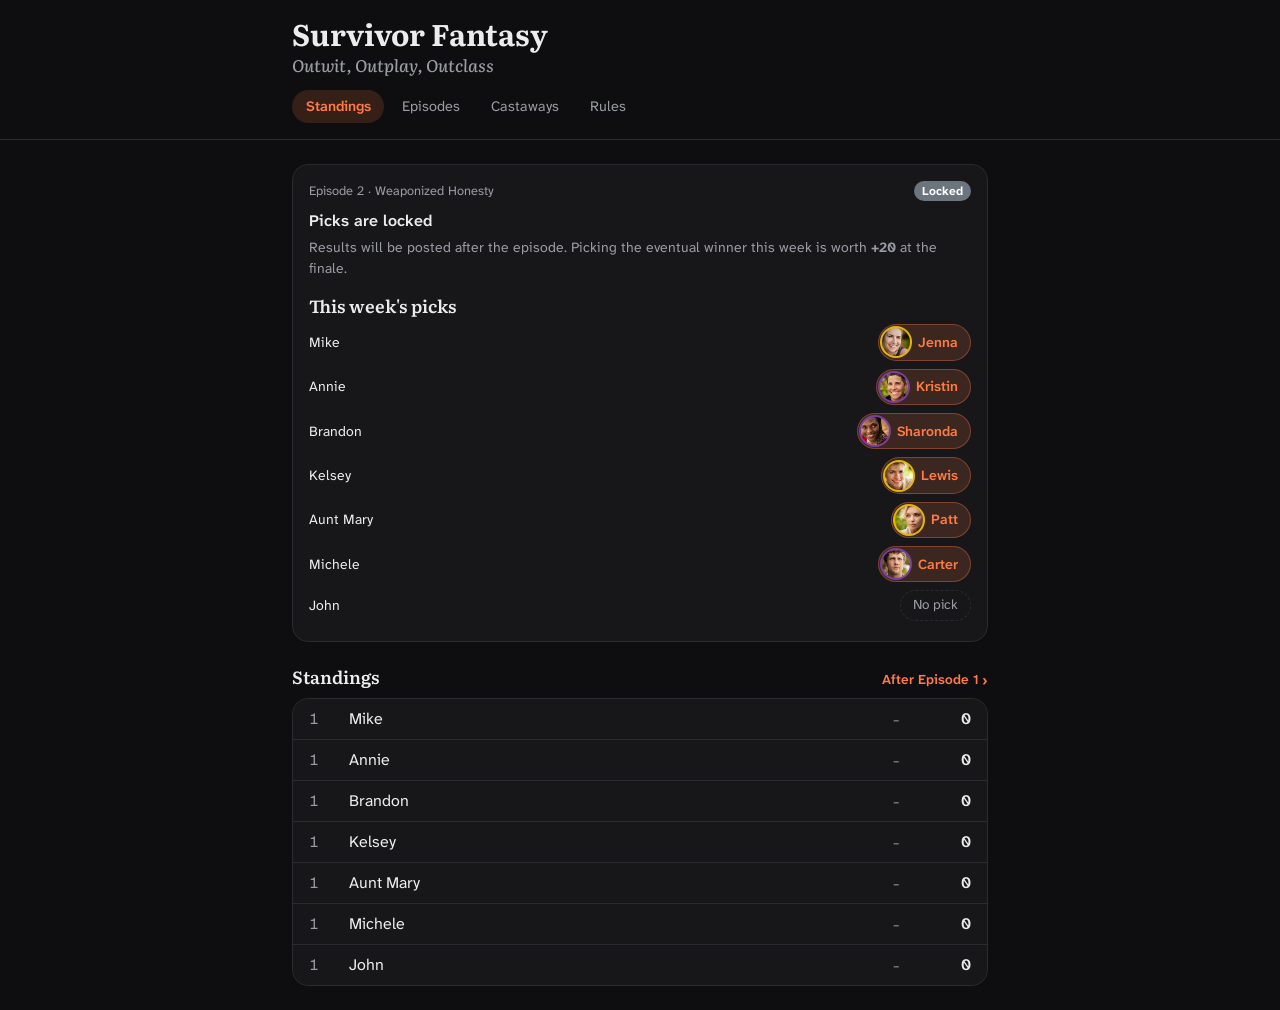
==== public/index.html @ 6972f28f "Replace Gemini scaffold with static V1 scoreboard Static site (HTML, Bootstrap 5, vanilla JS) for th" ====
<!doctype html>
<html lang="en" data-bs-theme="dark">
  <head>
    <meta charset="utf-8" />
    <meta name="viewport" content="width=device-width, initial-scale=1" />
    <title>Standings · Survivor Fantasy: Outwit, Outplay, Outclass</title>
    <link rel="preconnect" href="https://fonts.googleapis.com" />
    <link rel="preconnect" href="https://fonts.gstatic.com" crossorigin />
    <link href="https://fonts.googleapis.com/css2?family=Atkinson+Hyperlegible+Next:wght@400;500;600;700&family=Literata:opsz,wght@7..72,600;7..72,700&display=swap" rel="stylesheet" />
    <link href="https://cdn.jsdelivr.net/npm/bootstrap@5.3.3/dist/css/bootstrap.min.css" rel="stylesheet" />
    <link href="css/theme.css" rel="stylesheet" />
  </head>
  <body>
    <div id="nav"></div>
    <main id="app" class="container app-container py-4"></main>

    <script src="js/data.js"></script>
    <script src="js/scoring.js"></script>
    <script src="js/ui.js"></script>
    <script src="js/nav.js"></script>
    <script src="js/home.js"></script>
  </body>
</html>
---- public/css/theme.css ----
/*
 * Softens stock Bootstrap into a clean, friendly dark look.
 * Pages set data-bs-theme="dark"; the same selector here overrides Bootstrap's
 * dark palette because this file loads after Bootstrap.
 */
:root,
[data-bs-theme="dark"] {
  --heading-font: "Literata", Georgia, "Times New Roman", serif;
  --bs-body-font-family: "Atkinson Hyperlegible Next", system-ui, -apple-system, "Segoe UI", Roboto, sans-serif;
  --bs-body-bg: #0e0e10;
  --bs-body-color: #ececee;
  --bs-secondary-color: #9a9ca3;
  --bs-border-color: #2a2a2f;
  --bs-border-radius: 0.75rem;
  --bs-border-radius-lg: 1rem;
  --surface: #17171a;
  --surface-raised: #202024;
  --ink: #ececee;
  --muted: #9a9ca3;
  --positive: #3ecf8e;
  --positive-soft: rgba(62, 207, 142, 0.12);
  --negative: #ff6b5b;
  --negative-soft: rgba(255, 107, 91, 0.12);
  --primary: #ff7a45;
  --primary-soft: rgba(255, 122, 69, 0.16);
  --bs-primary: #ff7a45;
  --bs-primary-rgb: 255, 122, 69;
  --bs-link-color: #ff7a45;
  --bs-link-color-rgb: 255, 122, 69;
  --bs-link-hover-color: #ff9a70;
  --bs-link-hover-color-rgb: 255, 154, 112;
}

/* Serif for the app title and headings; body text stays in Atkinson. */
.site-brand,
.section-title,
h1,
.h5 {
  font-family: var(--heading-font);
}

.app-container {
  max-width: 720px;
}

/* Header and page nav */
.site-header {
  background: var(--bs-body-bg);
}
.site-brand {
  color: var(--ink);
  font-weight: 700;
  font-size: 1.85rem;
  line-height: 1.15;
  text-decoration: none;
}
.site-tagline {
  display: block;
  margin-top: 0.1rem;
  color: var(--muted);
  font-size: 1.05rem;
  font-style: italic;
  font-weight: 500;
}
.site-nav {
  gap: 0.25rem;
  flex-wrap: nowrap;
  overflow-x: auto;
}
.site-nav .nav-link {
  color: var(--muted);
  font-size: 0.9rem;
  padding: 0.35rem 0.85rem;
  border-radius: 999px;
  white-space: nowrap;
}
.site-nav .nav-link:hover {
  color: var(--ink);
}
.site-nav .nav-link.active {
  background: var(--primary-soft);
  color: var(--primary);
  font-weight: 600;
}

/* Surfaces */
.card {
  --bs-card-bg: var(--surface);
  border-color: var(--bs-border-color);
  border-radius: 1rem;
}
.list-group {
  --bs-list-group-bg: var(--surface);
  --bs-list-group-border-color: var(--bs-border-color);
}
.table {
  --bs-table-bg: transparent;
}
/* Tables inside rounded cards: keep text clear of the curved corners. */
.card .table > :not(caption) > * > * {
  padding: 0.65rem 1rem;
}
.section-title {
  font-size: 1.1rem;
  font-weight: 600;
  margin: 0;
}
.eyebrow {
  color: var(--muted);
  font-size: 0.8rem;
}

/* Castaway visuals */
.avatar {
  display: inline-grid;
  place-items: center;
  flex-shrink: 0;
  border-radius: 50%;
  font-weight: 600;
}
.avatar-photo {
  object-fit: cover;
  object-position: center;
  background: var(--surface-raised);
}
.tribe-badge {
  display: inline-flex;
  align-items: center;
  gap: 0.35rem;
  padding: 0.1rem 0.55rem;
  border-radius: 999px;
  font-size: 0.75rem;
  font-weight: 600;
  color: var(--ink);
}
.tribe-dot {
  width: 0.5rem;
  height: 0.5rem;
  border-radius: 50%;
}
.is-out {
  opacity: 0.55;
}

/* Numbers */
.tabular {
  font-variant-numeric: tabular-nums;
}
.pts-pos {
  color: var(--positive);
}
.pts-neg {
  color: var(--negative);
}
.pts-zero {
  color: var(--muted);
}

/* Standings: leader tinted green, anyone who dropped tinted red */
.standings-row.is-leader {
  background-color: var(--positive-soft);
}
.standings-row.is-leader .standings-rank {
  color: var(--positive);
  font-weight: 700;
}
.standings-row.is-dropping {
  background-color: var(--negative-soft);
}
.standings-rank {
  width: 1.5rem;
  color: var(--muted);
}

/* Itemized breakdowns */
.breakdown {
  font-size: 0.85rem;
  color: var(--bs-body-color);
}
.multiplier {
  color: var(--muted);
}
.breakdown li {
  display: flex;
  justify-content: space-between;
  gap: 1rem;
  padding: 0.2rem 0;
}

/* Pick chip: the one highlight color for what a player picked */
.pick-chip {
  display: inline-flex;
  align-items: center;
  gap: 0.5rem;
  padding: 0.2rem 0.75rem 0.2rem 0.2rem;
  border: 1px solid rgba(255, 122, 69, 0.35);
  border-radius: 999px;
  background: var(--primary-soft);
}
.pick-chip-name {
  color: var(--primary);
  font-weight: 600;
}
.pick-chip-note {
  color: var(--muted);
  font-size: 0.75rem;
}
.pick-chip.is-empty {
  padding: 0.25rem 0.75rem;
  border-style: dashed;
  border-color: var(--bs-border-color);
  background: transparent;
  color: var(--muted);
  font-size: 0.85rem;
}

/* Episode links: one look everywhere */
.ep-link {
  display: inline-flex;
  align-items: center;
  gap: 0.2rem;
  color: var(--primary);
  font-size: 0.85rem;
  font-weight: 600;
  text-decoration: none;
}
.ep-link:hover {
  color: var(--bs-link-hover-color);
}
.ep-link-arrow {
  font-size: 1.1em;
  line-height: 1;
  transition: transform 0.15s ease;
}
.ep-link:hover .ep-link-arrow {
  transform: translateX(2px);
}

/* Episode picker: outlined pills, the current one filled in orange */
.ep-pills {
  display: flex;
  gap: 0.5rem;
  overflow-x: auto;
}
.ep-pill {
  display: flex;
  flex-direction: column;
  flex-shrink: 0;
  max-width: 11rem;
  padding: 0.45rem 0.9rem;
  border: 1px solid var(--bs-border-color);
  border-radius: 0.75rem;
  background: var(--surface);
  color: var(--ink);
  font-size: 0.9rem;
  font-weight: 600;
  text-decoration: none;
}
.ep-pill:hover {
  border-color: var(--primary);
  color: var(--primary);
}
.ep-pill-title {
  overflow: hidden;
  color: var(--muted);
  font-size: 0.75rem;
  font-weight: 400;
  text-overflow: ellipsis;
  white-space: nowrap;
}
.ep-pill:hover .ep-pill-title,
.ep-pill.active .ep-pill-title {
  color: inherit;
  opacity: 0.85;
}
.ep-pill.active {
  border-color: var(--primary);
  background: var(--primary-soft);
  color: var(--primary);
}

.min-w-0 {
  min-width: 0;
}

/* Expandable rows (<details>): a chevron that turns when open */
.expandable > summary {
  cursor: pointer;
  list-style: none;
}
.expandable > summary::-webkit-details-marker {
  display: none;
}
.chevron {
  display: inline-block;
  width: 1rem;
  text-align: center;
  color: var(--muted);
  font-size: 1.1rem;
  line-height: 1;
  transition: transform 0.15s ease;
}
.expandable[open] > summary .chevron {
  transform: rotate(90deg);
}

/* Episode dashboard */
.dash-section {
  border-top: 1px solid var(--bs-border-color);
  margin-top: 1rem;
  padding-top: 1rem;
}
.dash-name {
  font-family: var(--heading-font);
  font-size: 1.15rem;
  font-weight: 600;
}
.is-out-photo .avatar {
  filter: grayscale(0.85);
}
.avatar-stack {
  display: inline-flex;
  flex-wrap: wrap;
  padding-left: 8px;
}
.avatar-stack .avatar {
  margin-left: -8px;
  border: 2px solid var(--surface);
}
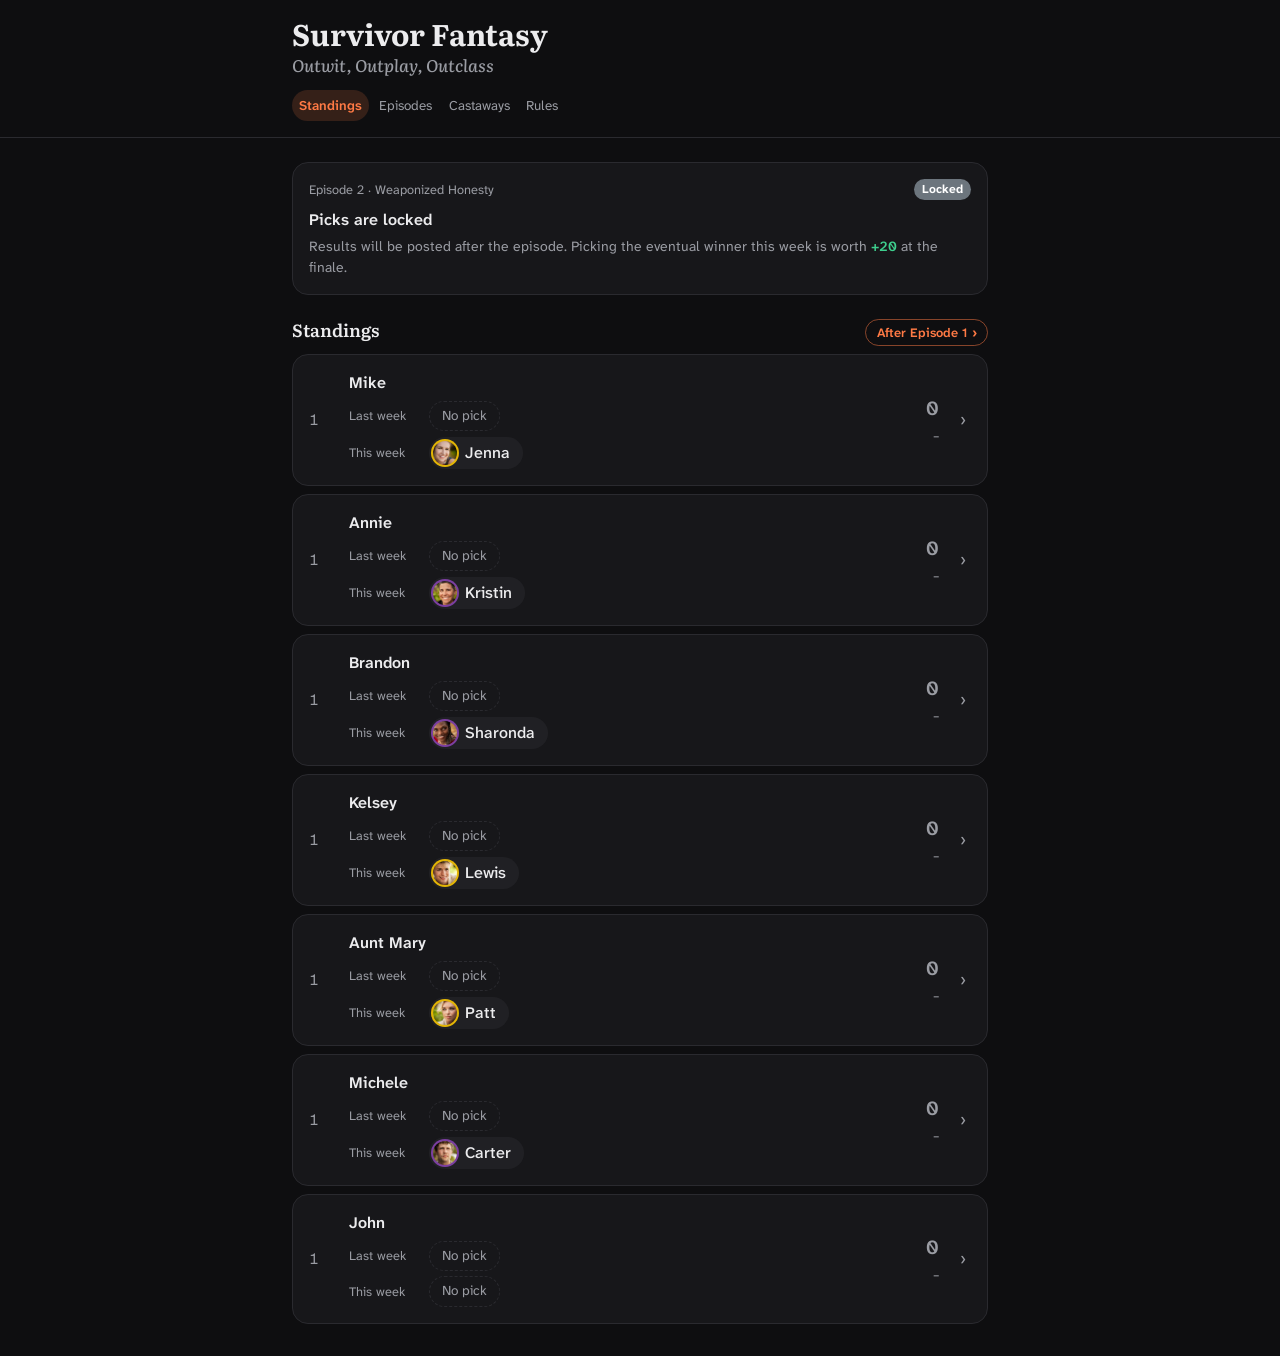
==== commit c9f5d068: "Add torch favicon and home-screen icon - favicon.svg: orange torch on the dark background - apple-to" ====
--- a/public/index.html
+++ b/public/index.html
@@ -4,6 +4,9 @@
     <meta charset="utf-8" />
     <meta name="viewport" content="width=device-width, initial-scale=1" />
     <title>Standings · Survivor Fantasy: Outwit, Outplay, Outclass</title>
+    <link rel="icon" href="favicon.svg" type="image/svg+xml" />
+    <link rel="apple-touch-icon" href="apple-touch-icon.png" />
+    <meta name="theme-color" content="#0e0e10" />
     <link rel="preconnect" href="https://fonts.googleapis.com" />
     <link rel="preconnect" href="https://fonts.gstatic.com" crossorigin />
     <link href="https://fonts.googleapis.com/css2?family=Atkinson+Hyperlegible+Next:wght@400;500;600;700&family=Literata:opsz,wght@7..72,600;7..72,700&display=swap" rel="stylesheet" />
--- a/public/css/theme.css
+++ b/public/css/theme.css
@@ -62,15 +62,15 @@
   font-style: italic;
   font-weight: 500;
 }
+/* All pages must fit at phone width; wrap rather than hide one off-screen. */
 .site-nav {
-  gap: 0.25rem;
-  flex-wrap: nowrap;
-  overflow-x: auto;
+  gap: 0.15rem;
+  flex-wrap: wrap;
 }
 .site-nav .nav-link {
   color: var(--muted);
-  font-size: 0.9rem;
-  padding: 0.35rem 0.85rem;
+  font-size: 0.84rem;
+  padding: 0.35rem 0.45rem;
   border-radius: 999px;
   white-space: nowrap;
 }
@@ -84,6 +84,17 @@
 }
 
 /* Surfaces */
+.card.featured-card {
+  --bs-card-bg: var(--primary-soft);
+  border-color: rgba(255, 122, 69, 0.45);
+}
+.featured-label {
+  color: var(--primary);
+  font-size: 0.8rem;
+  font-weight: 700;
+  letter-spacing: 0.04em;
+  text-transform: uppercase;
+}
 .card {
   --bs-card-bg: var(--surface);
   border-color: var(--bs-border-color);
@@ -172,6 +183,44 @@
   color: var(--muted);
 }
 
+/* Player cards (home standings) */
+.pick-line {
+  display: grid;
+  grid-template-columns: 4.5rem auto auto;
+  justify-content: start;
+  align-items: center;
+  gap: 0.5rem;
+  margin-top: 0.35rem;
+}
+.player-stats {
+  display: grid;
+  grid-template-columns: repeat(auto-fit, minmax(7rem, 1fr));
+  gap: 0.5rem;
+}
+.player-stat {
+  padding: 0.6rem 0.75rem;
+  border-radius: 0.75rem;
+  background: var(--surface-raised);
+}
+.history-row {
+  padding: 0.4rem 0;
+  border-top: 1px solid var(--bs-border-color);
+}
+.history-row:first-child {
+  border-top: 0;
+}
+.history-ep {
+  width: 3rem;
+  flex-shrink: 0;
+}
+.history-breakdown {
+  padding-left: 4rem;
+}
+.chevron-spacer {
+  width: 1rem;
+  flex-shrink: 0;
+}
+
 /* Itemized breakdowns */
 .breakdown {
   font-size: 0.85rem;
@@ -187,9 +236,53 @@
   padding: 0.2rem 0;
 }
 
+/* Segmented switch (e.g. Players | Castaways) */
+.segmented {
+  display: inline-flex;
+  padding: 0.2rem;
+  border: 1px solid var(--bs-border-color);
+  border-radius: 999px;
+  background: var(--surface);
+}
+.segmented-option {
+  padding: 0.3rem 0.85rem;
+  border: 0;
+  border-radius: 999px;
+  background: transparent;
+  color: var(--muted);
+  font-size: 0.85rem;
+  font-weight: 600;
+}
+.segmented-option.active {
+  background: var(--primary-soft);
+  color: var(--primary);
+}
+
+/* Previous / next episode buttons */
+.ep-step {
+  display: inline-grid;
+  place-items: center;
+  width: 2.25rem;
+  height: 2.25rem;
+  border: 1px solid var(--bs-border-color);
+  border-radius: 50%;
+  color: var(--ink);
+  font-size: 1.3rem;
+  line-height: 1;
+  text-decoration: none;
+}
+a.ep-step:hover {
+  border-color: var(--primary);
+  color: var(--primary);
+}
+.ep-step.is-disabled {
+  opacity: 0.3;
+}
+
 /* Pick chip: the one highlight color for what a player picked */
 .pick-chip {
   display: inline-flex;
+  white-space: nowrap;
   align-items: center;
   gap: 0.5rem;
   padding: 0.2rem 0.75rem 0.2rem 0.2rem;
@@ -201,9 +294,13 @@
   color: var(--primary);
   font-weight: 600;
 }
-.pick-chip-note {
-  color: var(--muted);
-  font-size: 0.75rem;
+.pick-chip.is-quiet {
+  border-color: transparent;
+  background: var(--surface-raised);
+}
+.pick-chip.is-quiet .pick-chip-name {
+  color: var(--ink);
+  font-weight: 500;
 }
 .pick-chip.is-empty {
   padding: 0.25rem 0.75rem;
@@ -214,18 +311,27 @@
   font-size: 0.85rem;
 }
 
-/* Episode links: one look everywhere */
+/* Episode links: small outlined buttons, one look everywhere */
 .ep-link {
   display: inline-flex;
   align-items: center;
-  gap: 0.2rem;
-  color: var(--primary);
-  font-size: 0.85rem;
+  gap: 0.25rem;
+  padding: 0.2rem 0.65rem;
+  border: 1px solid rgba(255, 122, 69, 0.5);
+  border-radius: 999px;
+  color: var(--primary);
+  font-size: 0.8rem;
   font-weight: 600;
   text-decoration: none;
-}
+  white-space: nowrap;
+  transition: background-color 0.15s ease, border-color 0.15s ease, transform 0.15s ease;
+}
+/* On hover the button fills in and grows slightly; the arrow nudges forward. */
 .ep-link:hover {
-  color: var(--bs-link-hover-color);
+  border-color: var(--primary);
+  background: var(--primary-soft);
+  color: var(--primary);
+  transform: scale(1.05);
 }
 .ep-link-arrow {
   font-size: 1.1em;
@@ -236,47 +342,72 @@
   transform: translateX(2px);
 }
 
-/* Episode picker: outlined pills, the current one filled in orange */
-.ep-pills {
+/* Episode switcher: ‹ name › with a dropdown list of every episode */
+.ep-switcher {
+  position: relative;
+  z-index: 2;
+}
+.ep-menu > summary {
+  cursor: pointer;
+  list-style: none;
+}
+.ep-menu > summary::-webkit-details-marker {
+  display: none;
+}
+.ep-switcher-title {
+  margin: 0.15rem 0 0;
+  color: var(--primary);
+  font-size: 1.2rem;
+  font-weight: 600;
+}
+.ep-menu-caret {
+  color: var(--primary);
+  font-size: 0.8em;
+}
+.ep-menu-list {
+  position: absolute;
+  top: calc(100% + 0.35rem);
+  left: 0;
+  right: 0;
+  max-height: 60vh;
+  margin: 0;
+  padding: 0.35rem;
+  overflow-y: auto;
+  border: 1px solid var(--bs-border-color);
+  border-radius: 1rem;
+  background: var(--surface-raised);
+  box-shadow: 0 12px 32px rgba(0, 0, 0, 0.5);
+}
+.ep-menu-option {
   display: flex;
-  gap: 0.5rem;
-  overflow-x: auto;
-}
-.ep-pill {
-  display: flex;
-  flex-direction: column;
+  gap: 0.75rem;
+  padding: 0.55rem 0.75rem;
+  border-radius: 0.6rem;
+  color: var(--ink);
+  text-decoration: none;
+}
+.ep-menu-option:hover {
+  background: var(--surface);
+}
+.ep-menu-option.active {
+  background: var(--primary-soft);
+  color: var(--primary);
+}
+.ep-menu-number {
+  width: 2.5rem;
   flex-shrink: 0;
-  max-width: 11rem;
-  padding: 0.45rem 0.9rem;
-  border: 1px solid var(--bs-border-color);
-  border-radius: 0.75rem;
-  background: var(--surface);
-  color: var(--ink);
-  font-size: 0.9rem;
-  font-weight: 600;
-  text-decoration: none;
-}
-.ep-pill:hover {
-  border-color: var(--primary);
-  color: var(--primary);
-}
-.ep-pill-title {
-  overflow: hidden;
-  color: var(--muted);
-  font-size: 0.75rem;
-  font-weight: 400;
-  text-overflow: ellipsis;
-  white-space: nowrap;
-}
-.ep-pill:hover .ep-pill-title,
-.ep-pill.active .ep-pill-title {
+  color: var(--muted);
+  font-weight: 600;
+}
+.ep-menu-option.active .ep-menu-number {
   color: inherit;
-  opacity: 0.85;
-}
-.ep-pill.active {
-  border-color: var(--primary);
-  background: var(--primary-soft);
-  color: var(--primary);
+}
+
+/* The dashboard's first section needs no divider above it. */
+.episode-dashboard .dash-section:first-child {
+  margin-top: 0;
+  padding-top: 0;
+  border-top: 0;
 }
 
 .min-w-0 {
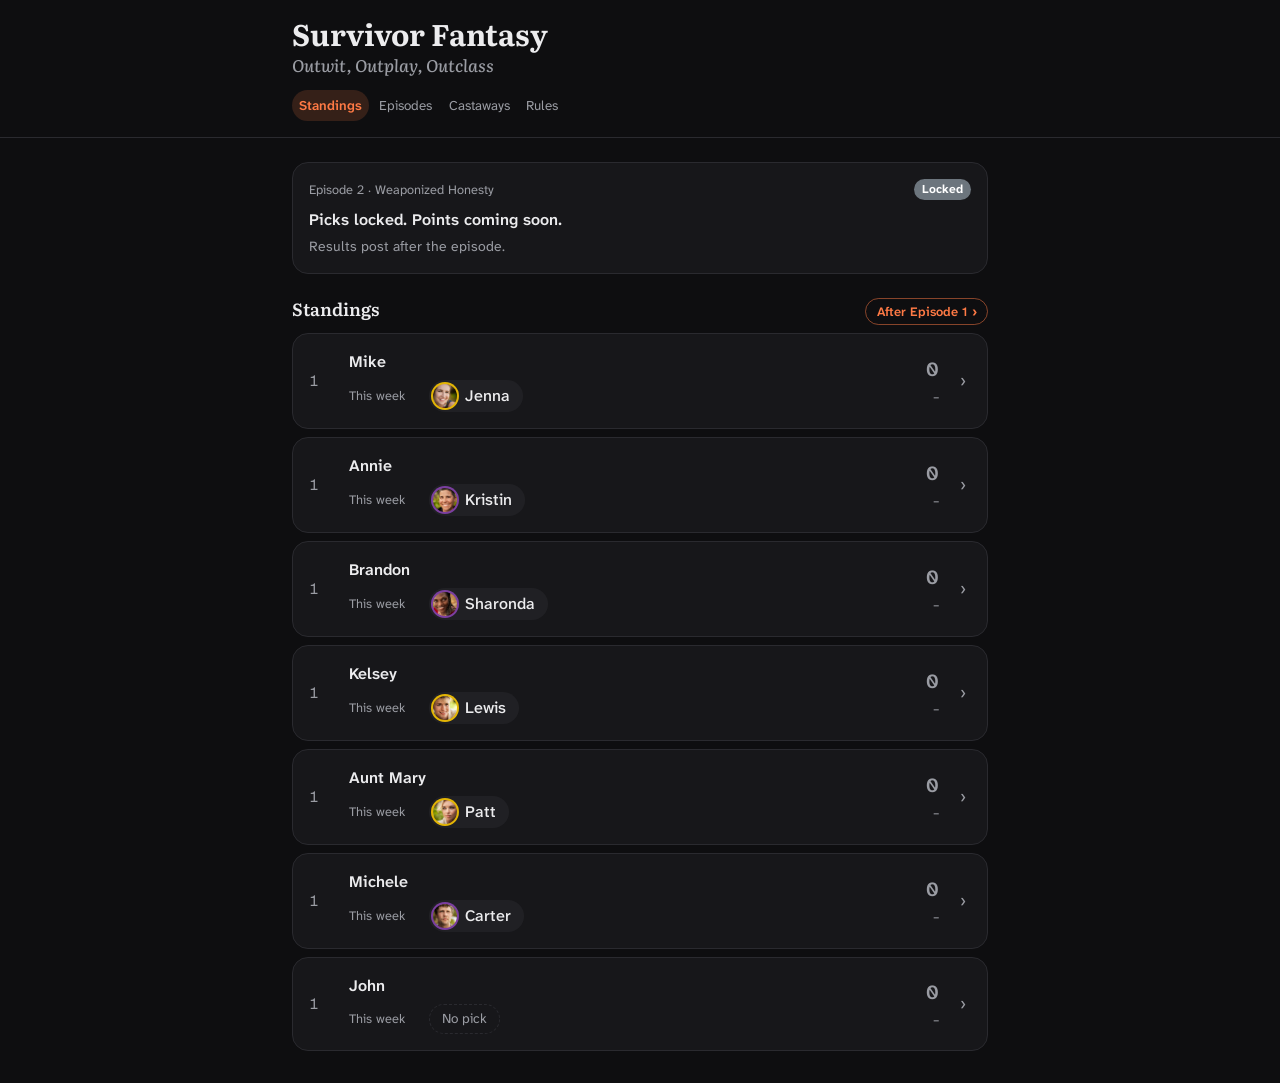
==== commit 2342b492: "Harden data checks, fix lock-state card, and polish accessibility From a full review of the scoreboa" ====
--- a/public/index.html
+++ b/public/index.html
@@ -10,7 +10,7 @@
     <link rel="preconnect" href="https://fonts.googleapis.com" />
     <link rel="preconnect" href="https://fonts.gstatic.com" crossorigin />
     <link href="https://fonts.googleapis.com/css2?family=Atkinson+Hyperlegible+Next:wght@400;500;600;700&family=Literata:opsz,wght@7..72,600;7..72,700&display=swap" rel="stylesheet" />
-    <link href="https://cdn.jsdelivr.net/npm/bootstrap@5.3.3/dist/css/bootstrap.min.css" rel="stylesheet" />
+    <link href="https://cdn.jsdelivr.net/npm/bootstrap@5.3.3/dist/css/bootstrap.min.css" rel="stylesheet" integrity="sha384-QWTKZyjpPEjISv5WaRU9OFeRpok6YctnYmDr5pNlyT2bRjXh0JMhjY6hW+ALEwIH" crossorigin="anonymous" />
     <link href="css/theme.css" rel="stylesheet" />
   </head>
   <body>
--- a/public/css/theme.css
+++ b/public/css/theme.css
@@ -149,8 +149,9 @@
   height: 0.5rem;
   border-radius: 50%;
 }
-.is-out {
-  opacity: 0.55;
+/* Out of the game: grey the face, not the text, so labels keep full contrast. */
+.is-out .avatar {
+  filter: grayscale(0.85);
 }
 
 /* Numbers */
@@ -446,9 +447,6 @@
   font-size: 1.15rem;
   font-weight: 600;
 }
-.is-out-photo .avatar {
-  filter: grayscale(0.85);
-}
 .avatar-stack {
   display: inline-flex;
   flex-wrap: wrap;
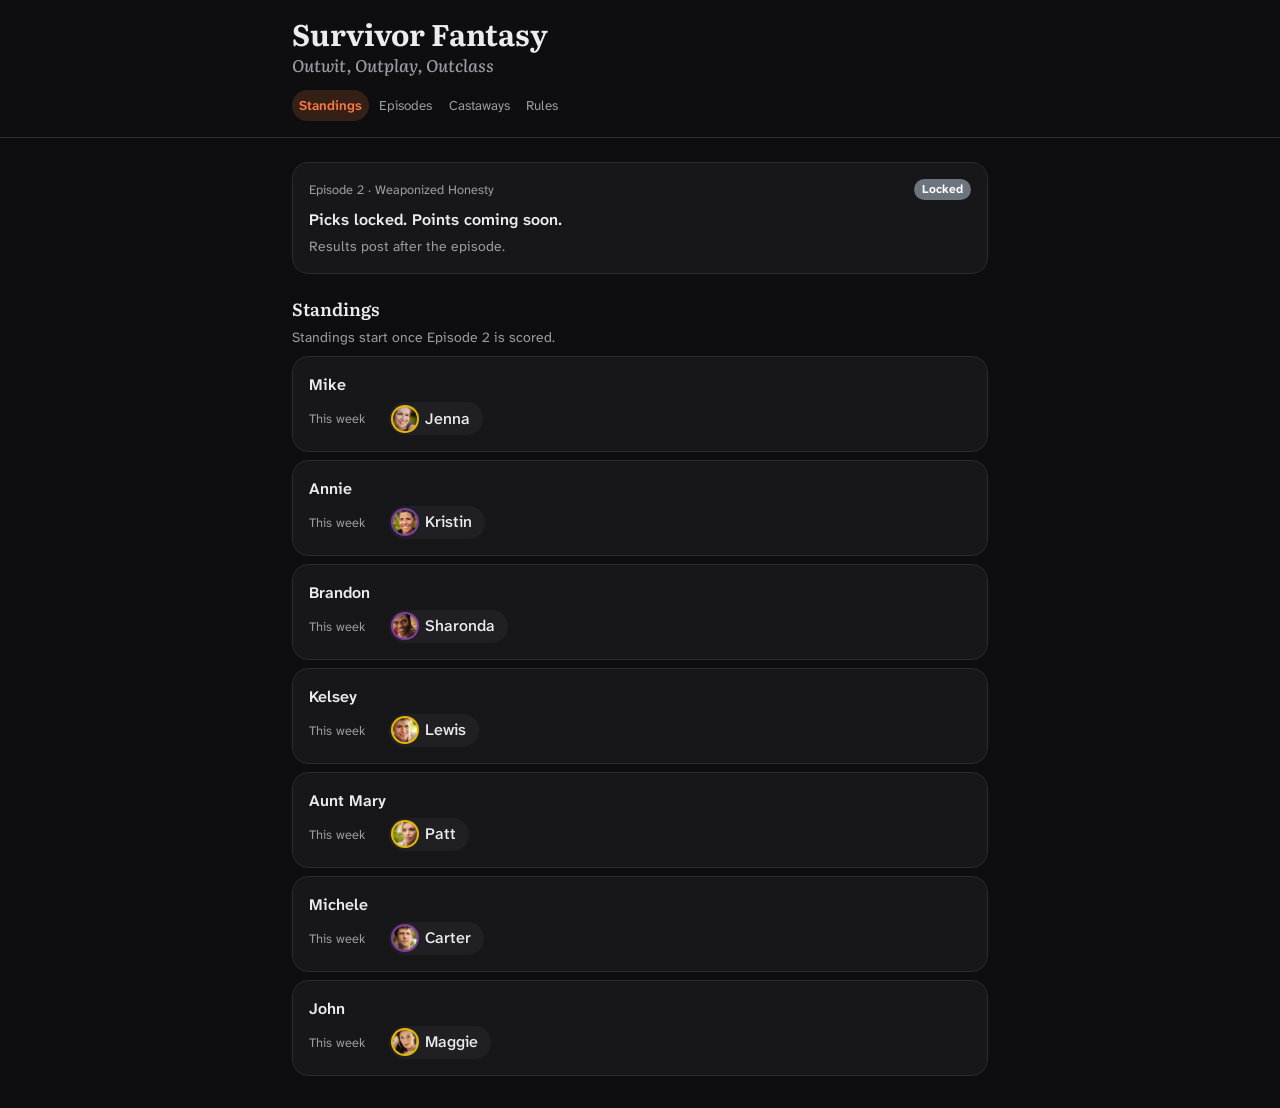
==== commit caeb2925: "Show castaway scores alone for unpicked episodes; italicize all points - An episode nobody picked (e" ====
--- a/public/index.html
+++ b/public/index.html
@@ -9,7 +9,7 @@
     <meta name="theme-color" content="#0e0e10" />
     <link rel="preconnect" href="https://fonts.googleapis.com" />
     <link rel="preconnect" href="https://fonts.gstatic.com" crossorigin />
-    <link href="https://fonts.googleapis.com/css2?family=Atkinson+Hyperlegible+Next:wght@400;500;600;700&family=Literata:opsz,wght@7..72,600;7..72,700&display=swap" rel="stylesheet" />
+    <link href="https://fonts.googleapis.com/css2?family=Atkinson+Hyperlegible+Next:ital,wght@0,400;0,500;0,600;0,700;1,400;1,500;1,600;1,700&family=Literata:opsz,wght@7..72,600;7..72,700&display=swap" rel="stylesheet" />
     <link href="https://cdn.jsdelivr.net/npm/bootstrap@5.3.3/dist/css/bootstrap.min.css" rel="stylesheet" integrity="sha384-QWTKZyjpPEjISv5WaRU9OFeRpok6YctnYmDr5pNlyT2bRjXh0JMhjY6hW+ALEwIH" crossorigin="anonymous" />
     <link href="css/theme.css" rel="stylesheet" />
   </head>
--- a/public/css/theme.css
+++ b/public/css/theme.css
@@ -20,7 +20,6 @@
   --positive: #3ecf8e;
   --positive-soft: rgba(62, 207, 142, 0.12);
   --negative: #ff6b5b;
-  --negative-soft: rgba(255, 107, 91, 0.12);
   --primary: #ff7a45;
   --primary-soft: rgba(255, 122, 69, 0.16);
   --bs-primary: #ff7a45;
@@ -154,7 +153,10 @@
   filter: grayscale(0.85);
 }
 
-/* Numbers */
+/* Numbers: every point value is italic (real italics, loaded with the font). */
+.pts {
+  font-style: italic;
+}
 .tabular {
   font-variant-numeric: tabular-nums;
 }
@@ -168,7 +170,7 @@
   color: var(--muted);
 }
 
-/* Standings: leader tinted green, anyone who dropped tinted red */
+/* Standings: only the leader is tinted; movement arrows carry the rest. */
 .standings-row.is-leader {
   background-color: var(--positive-soft);
 }
@@ -176,18 +178,25 @@
   color: var(--positive);
   font-weight: 700;
 }
-.standings-row.is-dropping {
-  background-color: var(--negative-soft);
-}
 .standings-rank {
-  width: 1.5rem;
-  color: var(--muted);
-}
-
-/* Player cards (home standings) */
+  width: 2rem; /* fits "T10" */
+  flex-shrink: 0;
+  color: var(--muted);
+}
+
+/* Player cards (home standings): rank | name | total | chevron, picks underneath */
+.standings-summary {
+  display: grid;
+  grid-template-columns: 2rem minmax(0, 1fr) auto 1rem;
+  align-items: center;
+  column-gap: 0.75rem;
+}
+.standings-picks {
+  grid-column: 2 / 4;
+}
 .pick-line {
   display: grid;
-  grid-template-columns: 4.5rem auto auto;
+  grid-template-columns: 4.5rem auto;
   justify-content: start;
   align-items: center;
   gap: 0.5rem;
@@ -293,6 +302,13 @@
 }
 .pick-chip-name {
   color: var(--primary);
+  font-weight: 600;
+}
+/* Points a pick scored, set off from the name by a hairline. */
+.pick-chip-points {
+  padding-left: 0.5rem;
+  border-left: 1px solid var(--bs-border-color);
+  font-size: 0.85em;
   font-weight: 600;
 }
 .pick-chip.is-quiet {
@@ -447,12 +463,30 @@
   font-size: 1.15rem;
   font-weight: 600;
 }
-.avatar-stack {
-  display: inline-flex;
-  flex-wrap: wrap;
-  padding-left: 8px;
-}
-.avatar-stack .avatar {
-  margin-left: -8px;
+/* Dashboard rows: points centered on the first line (one face tall) even when names wrap. */
+.dash-row {
+  display: flex;
+  align-items: flex-start;
+  justify-content: space-between;
+  gap: 1rem;
+}
+.dash-row-end {
+  display: flex;
+  flex-shrink: 0;
+  align-items: center;
+  min-height: var(--face-size);
+}
+/* Lists of group rows (tribe wins, swaps) need more air than single-line rows. */
+.group-list {
+  display: grid;
+  gap: 0.75rem;
+}
+/* Overlapping faces: episodes.js sets the grid columns. Each face is wider than its
+   column and spills over the next; the surface-colored border separates them. */
+.facepile {
+  display: grid;
+  max-width: 100%;
+}
+.facepile .avatar {
   border: 2px solid var(--surface);
 }
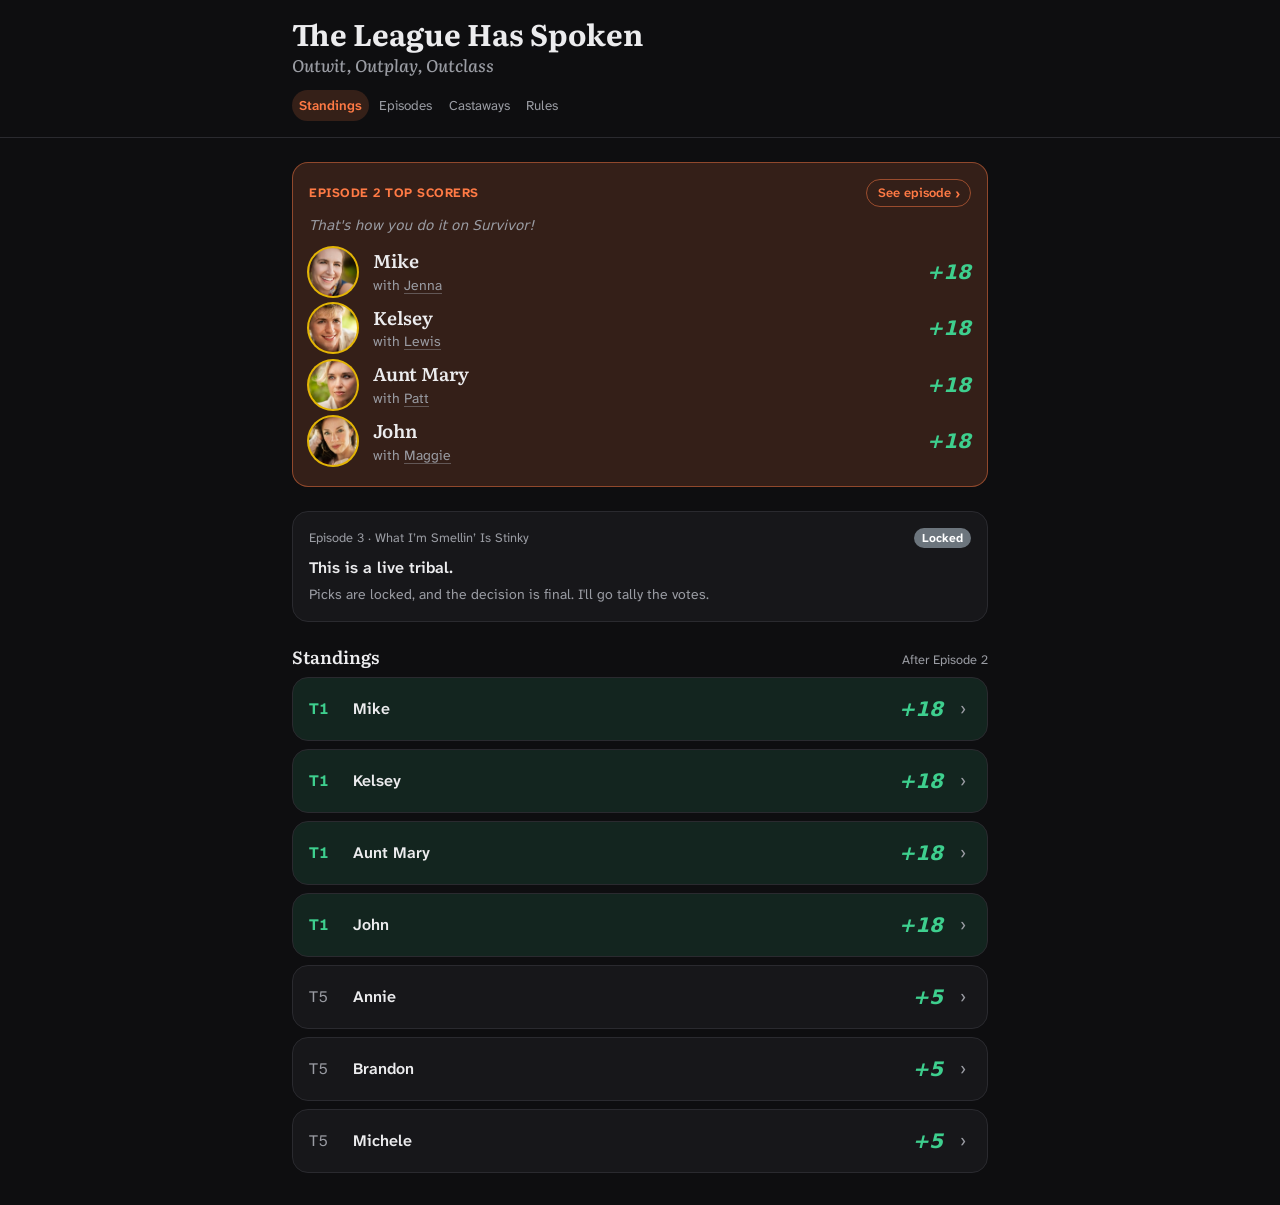
==== commit 620fd1a7: "Rename the league to The League Has Spoken Co-Authored-By: Claude Opus 5.5 <noreply@anthropic.com>" ====
--- a/public/index.html
+++ b/public/index.html
@@ -3,7 +3,7 @@
   <head>
     <meta charset="utf-8" />
     <meta name="viewport" content="width=device-width, initial-scale=1" />
-    <title>Standings · Survivor Fantasy: Outwit, Outplay, Outclass</title>
+    <title>Standings · The League Has Spoken: Outwit, Outplay, Outclass</title>
     <link rel="icon" href="favicon.svg" type="image/svg+xml" />
     <link rel="apple-touch-icon" href="apple-touch-icon.png" />
     <meta name="theme-color" content="#0e0e10" />
--- a/public/css/theme.css
+++ b/public/css/theme.css
@@ -13,6 +13,13 @@
   --bs-border-color: #2a2a2f;
   --bs-border-radius: 0.75rem;
   --bs-border-radius-lg: 1rem;
+  --card-radius: 1rem;
+  /* One timing for every hover effect, so pieces that move together stay in sync. */
+  --hover-timing: 0.2s ease;
+  /* Rows that open in place tint neutral on hover/press; orange is for things that navigate. */
+  --press-tint: rgba(255, 255, 255, 0.05);
+  /* A face "lighting up": brighter, with an orange glow. */
+  --face-lit: brightness(1.08) drop-shadow(0 0 0.5rem rgba(255, 122, 69, 0.5));
   --surface: #17171a;
   --surface-raised: #202024;
   --ink: #ececee;
@@ -73,9 +80,6 @@
   border-radius: 999px;
   white-space: nowrap;
 }
-.site-nav .nav-link:hover {
-  color: var(--ink);
-}
 .site-nav .nav-link.active {
   background: var(--primary-soft);
   color: var(--primary);
@@ -97,11 +101,7 @@
 .card {
   --bs-card-bg: var(--surface);
   border-color: var(--bs-border-color);
-  border-radius: 1rem;
-}
-.list-group {
-  --bs-list-group-bg: var(--surface);
-  --bs-list-group-border-color: var(--bs-border-color);
+  border-radius: var(--card-radius);
 }
 .table {
   --bs-table-bg: transparent;
@@ -110,6 +110,18 @@
 .card .table > :not(caption) > * > * {
   padding: 0.65rem 1rem;
 }
+/* Phones: tighter inner columns so event names fit; outer cells keep clear of the corners. */
+@media (max-width: 575.98px) {
+  .card .table > :not(caption) > * > * {
+    padding-inline: 0.4rem;
+  }
+  .card .table > :not(caption) > * > :first-child {
+    padding-left: 1rem;
+  }
+  .card .table > :not(caption) > * > :last-child {
+    padding-right: 1rem;
+  }
+}
 .section-title {
   font-size: 1.1rem;
   font-weight: 600;
@@ -118,6 +130,12 @@
 .eyebrow {
   color: var(--muted);
   font-size: 0.8rem;
+}
+/* A Jeff Probst line: flavor text, quieter than the facts around it */
+.probst-line {
+  color: var(--muted);
+  font-size: 0.85rem;
+  font-style: italic;
 }
 
 /* Castaway visuals */
@@ -153,6 +171,7 @@
   filter: grayscale(0.85);
 }
 
+
 /* Numbers: every point value is italic (real italics, loaded with the font). */
 .pts {
   font-style: italic;
@@ -184,23 +203,38 @@
   color: var(--muted);
 }
 
-/* Player cards (home standings): rank | name | total | chevron, picks underneath */
+/* Player cards (home standings): rank | name | total | chevron */
 .standings-summary {
   display: grid;
   grid-template-columns: 2rem minmax(0, 1fr) auto 1rem;
   align-items: center;
   column-gap: 0.75rem;
 }
-.standings-picks {
-  grid-column: 2 / 4;
-}
-.pick-line {
+/* Submitted picks on the upcoming episode card, set off from the message above. */
+.upcoming-picks {
+  margin-top: 0.75rem;
+  padding-top: 0.75rem;
+  border-top: 1px solid var(--bs-border-color);
+}
+/* Names with their picks: the pick column is as wide as the widest chip and every chip
+   starts at its left edge, so the faces line up however long each castaway's name is. */
+.name-pick-list {
   display: grid;
-  grid-template-columns: 4.5rem auto;
-  justify-content: start;
-  align-items: center;
-  gap: 0.5rem;
-  margin-top: 0.35rem;
+  grid-template-columns: minmax(0, 1fr) max-content;
+  align-items: center;
+  gap: 0.35rem 1rem;
+  margin: 0;
+  padding: 0;
+  list-style: none;
+}
+.name-pick-list > li {
+  display: grid;
+  grid-column: 1 / -1;
+  grid-template-columns: subgrid;
+  align-items: center;
+}
+.name-pick-list .pick-chip {
+  justify-self: start;
 }
 .player-stats {
   display: grid;
@@ -272,8 +306,8 @@
 .ep-step {
   display: inline-grid;
   place-items: center;
-  width: 2.25rem;
-  height: 2.25rem;
+  width: 2.75rem; /* 44px: comfortable tap target */
+  height: 2.75rem;
   border: 1px solid var(--bs-border-color);
   border-radius: 50%;
   color: var(--ink);
@@ -281,10 +315,6 @@
   line-height: 1;
   text-decoration: none;
 }
-a.ep-step:hover {
-  border-color: var(--primary);
-  color: var(--primary);
-}
 .ep-step.is-disabled {
   opacity: 0.3;
 }
@@ -304,13 +334,6 @@
   color: var(--primary);
   font-weight: 600;
 }
-/* Points a pick scored, set off from the name by a hairline. */
-.pick-chip-points {
-  padding-left: 0.5rem;
-  border-left: 1px solid var(--bs-border-color);
-  font-size: 0.85em;
-  font-weight: 600;
-}
 .pick-chip.is-quiet {
   border-color: transparent;
   background: var(--surface-raised);
@@ -341,22 +364,12 @@
   font-weight: 600;
   text-decoration: none;
   white-space: nowrap;
-  transition: background-color 0.15s ease, border-color 0.15s ease, transform 0.15s ease;
-}
-/* On hover the button fills in and grows slightly; the arrow nudges forward. */
-.ep-link:hover {
-  border-color: var(--primary);
-  background: var(--primary-soft);
-  color: var(--primary);
-  transform: scale(1.05);
+  transition: background-color var(--hover-timing), border-color var(--hover-timing), transform var(--hover-timing);
 }
 .ep-link-arrow {
   font-size: 1.1em;
   line-height: 1;
-  transition: transform 0.15s ease;
-}
-.ep-link:hover .ep-link-arrow {
-  transform: translateX(2px);
+  transition: transform var(--hover-timing);
 }
 
 /* Episode switcher: ‹ name › with a dropdown list of every episode */
@@ -403,9 +416,6 @@
   color: var(--ink);
   text-decoration: none;
 }
-.ep-menu-option:hover {
-  background: var(--surface);
-}
 .ep-menu-option.active {
   background: var(--primary-soft);
   color: var(--primary);
@@ -446,7 +456,7 @@
   color: var(--muted);
   font-size: 1.1rem;
   line-height: 1;
-  transition: transform 0.15s ease;
+  transition: transform var(--hover-timing);
 }
 .expandable[open] > summary .chevron {
   transform: rotate(90deg);
@@ -490,3 +500,272 @@
 .facepile .avatar {
   border: 2px solid var(--surface);
 }
+
+/* Keyboard focus: one visible ring on everything interactive (mouse clicks don't show it). */
+:where(a, button, summary):focus-visible {
+  outline: 2px solid var(--primary);
+  outline-offset: 2px;
+}
+/* Rounded cards: the ring follows the card's corners. (Not `inherit`: Chrome slots a
+   <summary> inside its <details>, so it would inherit the slot's square corners.) */
+.card > summary {
+  border-radius: var(--card-radius);
+}
+
+/* Small pill controls keep their look but get a taller invisible tap area. */
+.ep-link,
+.site-nav .nav-link,
+.segmented-option {
+  position: relative;
+}
+.ep-link::after,
+.site-nav .nav-link::after,
+.segmented-option::after {
+  content: "";
+  position: absolute;
+  inset: -0.5rem 0;
+}
+
+@media (prefers-reduced-motion: reduce) {
+  *,
+  *::before,
+  *::after {
+    animation: none !important;
+    transition: none !important;
+    scroll-behavior: auto !important;
+  }
+}
+
+/* Links to a castaway's (or player's) page: the surrounding look plus a subtle
+   underline, so they read as links without relying on hover. */
+.castaway-link {
+  color: inherit;
+  text-decoration: underline;
+  text-decoration-color: rgba(154, 156, 163, 0.45);
+  text-decoration-thickness: 1px;
+  text-underline-offset: 0.2em;
+}
+a.pick-chip {
+  color: inherit;
+  text-decoration: none;
+}
+.facepile-face {
+  display: block;
+  min-width: 0;
+}
+
+/* Castaways page: photo grid, 3 across on phones and more as the screen widens. */
+.castaway-grid {
+  display: grid;
+  grid-template-columns: repeat(auto-fill, minmax(6.5rem, 1fr));
+  gap: 0.5rem;
+  margin: 0;
+  padding: 0;
+  list-style: none;
+}
+.castaway-tile {
+  display: flex;
+  flex-direction: column;
+  align-items: center;
+  gap: 0.2rem;
+  height: 100%;
+  padding: 0.9rem 0.5rem;
+  border: 1px solid var(--bs-border-color);
+  border-radius: var(--card-radius);
+  background: var(--surface);
+  color: var(--ink);
+  text-align: center;
+  text-decoration: none;
+  transition: background-color var(--hover-timing), border-color var(--hover-timing), transform var(--hover-timing);
+}
+.castaway-tile-name {
+  max-width: 100%;
+  margin-top: 0.4rem;
+  overflow: hidden;
+  font-weight: 600;
+  text-overflow: ellipsis;
+  white-space: nowrap;
+}
+
+/* Castaway page: a centered profile at the top */
+.castaway-hero {
+  display: flex;
+  flex-direction: column;
+  align-items: center;
+  gap: 0.75rem;
+  padding-block: 1.5rem;
+  text-align: center;
+}
+.back-link {
+  display: inline-flex;
+  align-items: center;
+  gap: 0.35rem;
+  color: var(--muted);
+  font-size: 0.9rem;
+  font-weight: 600;
+  text-decoration: none;
+}
+.stat-grid {
+  display: grid;
+  grid-template-columns: repeat(2, 1fr);
+  gap: 0.5rem;
+}
+@media (min-width: 576px) {
+  .stat-grid {
+    grid-template-columns: repeat(4, 1fr);
+  }
+}
+.castaway-name {
+  margin: 0;
+  font-size: 1.6rem;
+  font-weight: 700;
+  line-height: 1.2;
+}
+
+/* ==========================================================================
+   Interaction states, in one place.
+   - Hover (mouse only) previews a click. Touch screens never see it, so a tap
+     can't leave it stuck on.
+   - Press (every device) confirms it: compact things push in and light up;
+     rows that open in place tint without moving.
+   - Pressing is near-instant; letting go eases back at the shared hover timing.
+   ========================================================================== */
+html {
+  -webkit-tap-highlight-color: transparent; /* the press states below replace it */
+}
+a .avatar {
+  transition: transform var(--hover-timing), filter var(--hover-timing);
+}
+a.pick-chip,
+.ep-step,
+.segmented-option,
+.site-nav .nav-link,
+.castaway-link,
+.back-link,
+.expandable > summary,
+.ep-menu > summary {
+  transition: color var(--hover-timing), background-color var(--hover-timing), border-color var(--hover-timing),
+    box-shadow var(--hover-timing), transform var(--hover-timing);
+}
+/* Pick history rows have no padding of their own; the tint reaches past their edges. */
+.history-row .expandable > summary {
+  border-radius: 0.5rem;
+}
+
+@media (hover: hover) and (pointer: fine) {
+  .site-nav .nav-link:not(.active):hover,
+  .segmented-option:not(.active):hover {
+    color: var(--ink);
+  }
+  a.ep-step:hover {
+    border-color: var(--primary);
+    color: var(--primary);
+  }
+  .ep-link:hover {
+    border-color: var(--primary);
+    background: var(--primary-soft);
+    color: var(--primary);
+    transform: scale(1.05);
+  }
+  .ep-link:hover .ep-link-arrow {
+    transform: translateX(2px);
+  }
+  .ep-menu-option:hover {
+    background: var(--surface);
+  }
+  .castaway-link:hover,
+  .back-link:hover {
+    color: var(--primary);
+    text-decoration-color: currentColor;
+  }
+  a.pick-chip:hover {
+    border-color: var(--primary);
+  }
+  /* A linked face grows and lights up; an eliminated castaway's face regains its color. */
+  a:hover .avatar {
+    transform: scale(1.08);
+    filter: var(--face-lit);
+  }
+  .castaway-tile:hover {
+    border-color: rgba(255, 122, 69, 0.45);
+    background: var(--primary-soft);
+    transform: translateY(-2px);
+  }
+  .expandable > summary:hover,
+  .ep-menu > summary:hover {
+    background-color: var(--press-tint);
+  }
+  .history-row .expandable > summary:hover {
+    box-shadow: 0 0 0 0.4rem var(--press-tint);
+  }
+  /* The hovered face rises above its overlapping neighbors. */
+  .facepile-face:hover {
+    position: relative;
+    z-index: 1;
+  }
+}
+
+/* Press: near-instant in, eased out. */
+:active,
+:active .avatar {
+  transition-duration: 0.05s;
+}
+/* Compact things push in. */
+.castaway-tile:active,
+a.pick-chip:active,
+.ep-link:active,
+a.ep-step:active,
+.segmented-option:active {
+  transform: scale(0.97);
+}
+.castaway-tile:active,
+.ep-link:active {
+  border-color: rgba(255, 122, 69, 0.45);
+  background: var(--primary-soft);
+}
+a.pick-chip:active,
+a.ep-step:active {
+  border-color: var(--primary);
+}
+/* A linked face lights up (and regains color if eliminated). Standalone faces also
+   push in; faces inside a tile or chip ride along with their container. */
+a:active .avatar {
+  transform: scale(0.95);
+  filter: var(--face-lit);
+}
+.castaway-tile:active .avatar,
+a.pick-chip:active .avatar {
+  transform: none;
+}
+.facepile-face:active {
+  position: relative;
+  z-index: 1;
+}
+.castaway-link:active,
+.back-link:active {
+  color: var(--primary);
+  text-decoration-color: currentColor;
+}
+/* Rows that open in place tint without moving. */
+.expandable > summary:active,
+.ep-menu > summary:active,
+.site-nav .nav-link:not(.active):active,
+.segmented-option:not(.active):active {
+  background-color: var(--press-tint);
+}
+.history-row .expandable > summary:active {
+  box-shadow: 0 0 0 0.4rem var(--press-tint);
+}
+
+/* Reduced motion: keep the color feedback, drop the movement. */
+@media (prefers-reduced-motion: reduce) {
+  .castaway-tile,
+  .ep-link,
+  .ep-link-arrow,
+  a.pick-chip,
+  a.ep-step,
+  .segmented-option,
+  a .avatar {
+    transform: none !important;
+  }
+}
